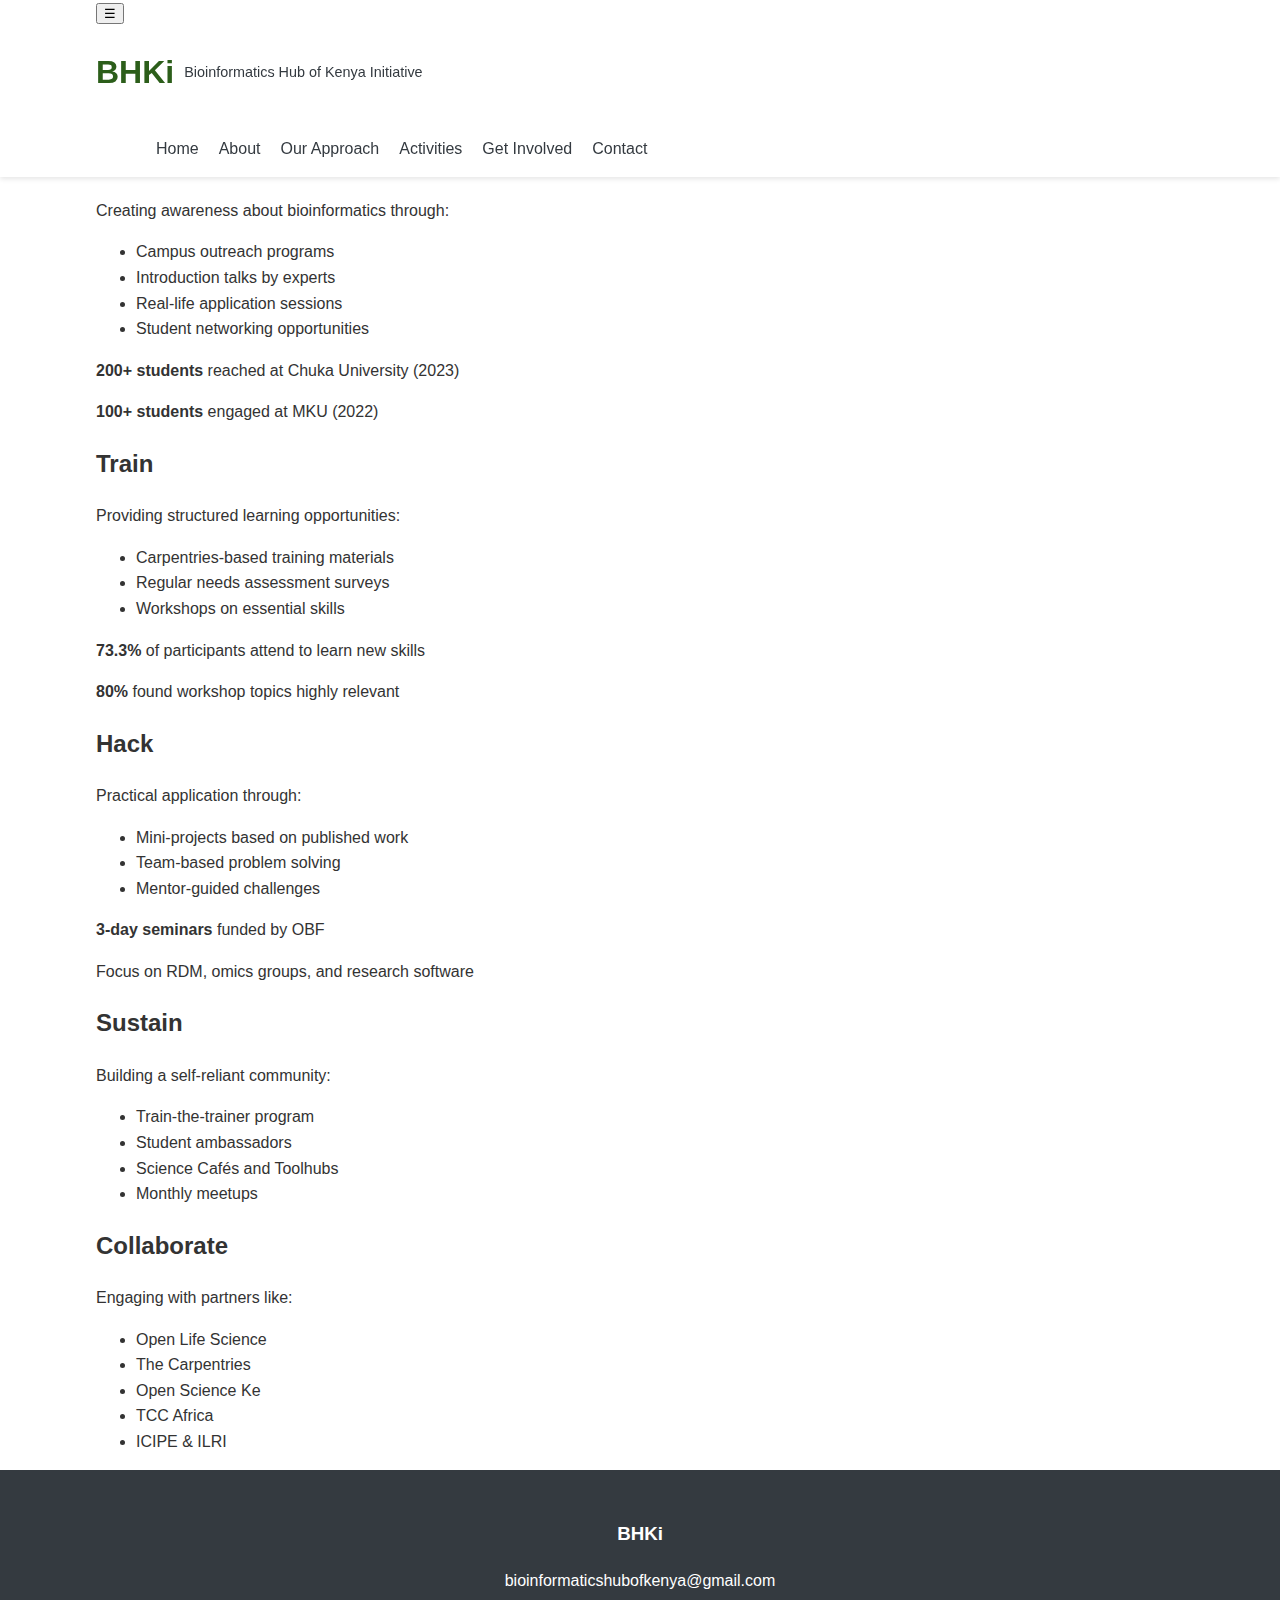
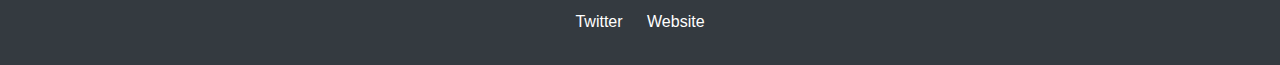
==== approach.html @ 50e4f2c9 "Create approach.html" ====
<!DOCTYPE html>
<html lang="en">
<head>
    <meta charset="UTF-8">
    <meta name="viewport" content="width=device-width, initial-scale=1.0">
    <title>Our Approach - BHKi</title>
    <link rel="stylesheet" href="css/style.css">
</head>
<body>
    <header>
        <div class="container">
            <div class="logo">
                <h1>BHKi</h1>
                <p>Bioinformatics Hub of Kenya Initiative</p>
            </div>
            <nav>
                <ul>
                    <li><a href="index.html">Home</a></li>
                    <li><a href="about.html">About</a></li>
                    <li><a href="approach.html" class="active">Our Approach</a></li>
                    <li><a href="activities.html">Activities</a></li>
                    <li><a href="get-involved.html">Get Involved</a></li>
                    <li><a href="contact.html">Contact</a></li>
                </ul>
            </nav>
        </div>
    </header>

    <section class="page-header">
        <div class="container">
            <h1>Our Approach</h1>
            <p>The Sensitize-Train-Hack-Sustain-Collaborate Framework</p>
        </div>
    </section>

    <section class="framework">
        <div class="container">
            <div class="framework-step">
                <h2>Sensitize</h2>
                <p>Creating awareness about bioinformatics through:</p>
                <ul>
                    <li>Campus outreach programs</li>
                    <li>Introduction talks by experts</li>
                    <li>Real-life application sessions</li>
                    <li>Student networking opportunities</li>
                </ul>
                <div class="stats">
                    <p><strong>200+ students</strong> reached at Chuka University (2023)</p>
                    <p><strong>100+ students</strong> engaged at MKU (2022)</p>
                </div>
            </div>

            <div class="framework-step">
                <h2>Train</h2>
                <p>Providing structured learning opportunities:</p>
                <ul>
                    <li>Carpentries-based training materials</li>
                    <li>Regular needs assessment surveys</li>
                    <li>Workshops on essential skills</li>
                </ul>
                <div class="stats">
                    <p><strong>73.3%</strong> of participants attend to learn new skills</p>
                    <p><strong>80%</strong> found workshop topics highly relevant</p>
                </div>
            </div>

            <div class="framework-step">
                <h2>Hack</h2>
                <p>Practical application through:</p>
                <ul>
                    <li>Mini-projects based on published work</li>
                    <li>Team-based problem solving</li>
                    <li>Mentor-guided challenges</li>
                </ul>
                <div class="stats">
                    <p><strong>3-day seminars</strong> funded by OBF</p>
                    <p>Focus on RDM, omics groups, and research software</p>
                </div>
            </div>

            <div class="framework-step">
                <h2>Sustain</h2>
                <p>Building a self-reliant community:</p>
                <ul>
                    <li>Train-the-trainer program</li>
                    <li>Student ambassadors</li>
                    <li>Science Cafés and Toolhubs</li>
                    <li>Monthly meetups</li>
                </ul>
            </div>

            <div class="framework-step">
                <h2>Collaborate</h2>
                <p>Engaging with partners like:</p>
                <ul>
                    <li>Open Life Science</li>
                    <li>The Carpentries</li>
                    <li>Open Science Ke</li>
                    <li>TCC Africa</li>
                    <li>ICIPE & ILRI</li>
                </ul>
            </div>
        </div>
    </section>

    <footer>
        <div class="container">
            <div class="footer-logo">
                <h3>BHKi</h3>
                <p>bioinformaticshubofkenya@gmail.com</p>
            </div>
            <div class="social-links">
                <a href="https://twitter.com/Bioinfohub_ke" target="_blank">Twitter</a>
                <a href="https://bhki.org" target="_blank">Website</a>
            </div>
        </div>
    </footer>

    <script src="js/main.js"></script>
</body>
</html>
---- css/style.css ----
/* Global Styles */
:root {
    --primary-color: #2c5e1a;
    --secondary-color: #4a8c2a;
    --accent-color: #6bbd46;
    --light-color: #f8f9fa;
    --dark-color: #343a40;
    --text-color: #333;
}

body {
    font-family: 'Segoe UI', Tahoma, Geneva, Verdana, sans-serif;
    line-height: 1.6;
    color: var(--text-color);
    margin: 0;
    padding: 0;
}

.container {
    width: 85%;
    max-width: 1200px;
    margin: 0 auto;
}

/* Header Styles */
header {
    background-color: white;
    box-shadow: 0 2px 5px rgba(0,0,0,0.1);
    position: fixed;
    width: 100%;
    top: 0;
    z-index: 1000;
}

.logo {
    display: flex;
    align-items: center;
}

.logo h1 {
    color: var(--primary-color);
    margin-right: 10px;
}

.logo p {
    color: var(--dark-color);
    font-size: 0.9rem;
}

nav ul {
    display: flex;
    list-style: none;
}

nav ul li {
    margin-left: 20px;
}

nav ul li a {
    text-decoration: none;
    color: var(--dark-color);
    font-weight: 500;
}

/* Hero Section */
.hero {
    background: linear-gradient(rgba(0,0,0,0.6), rgba(0,0,0,0.6)), url('../images/hero-bg.jpg');
    background-size: cover;
    background-position: center;
    color: white;
    text-align: center;
    padding: 150px 0 100px;
    margin-top: 60px;
}

.hero h2 {
    font-size: 2.5rem;
    margin-bottom: 30px;
}

.cta-buttons {
    display: flex;
    justify-content: center;
    gap: 20px;
}

.btn {
    padding: 12px 25px;
    border-radius: 5px;
    text-decoration: none;
    font-weight: bold;
    transition: all 0.3s ease;
}

.btn.primary {
    background-color: var(--accent-color);
    color: white;
}

.btn.secondary {
    background-color: transparent;
    color: white;
    border: 2px solid white;
}

.btn:hover {
    transform: translateY(-3px);
    box-shadow: 0 5px 15px rgba(0,0,0,0.2);
}

/* Highlights Section */
.highlights {
    padding: 60px 0;
    background-color: var(--light-color);
}

.highlights .container {
    display: flex;
    justify-content: space-around;
    flex-wrap: wrap;
}

.highlight-card {
    text-align: center;
    padding: 30px;
    background: white;
    border-radius: 8px;
    box-shadow: 0 5px 15px rgba(0,0,0,0.1);
    margin: 15px;
    flex: 1;
    min-width: 200px;
}

.highlight-card h3 {
    color: var(--primary-color);
    font-size: 2rem;
    margin-bottom: 10px;
}

/* Events Section */
.upcoming-events {
    padding: 60px 0;
    background-color: white;
}

.upcoming-events h2 {
    text-align: center;
    margin-bottom: 40px;
    color: var(--primary-color);
}

.event-card {
    background-color: var(--light-color);
    padding: 30px;
    border-radius: 8px;
    max-width: 800px;
    margin: 0 auto;
}

.event-card h3 {
    color: var(--secondary-color);
    margin-bottom: 15px;
}

.btn.small {
    padding: 8px 15px;
    display: inline-block;
    margin-top: 15px;
}

/* Footer */
footer {
    background-color: var(--dark-color);
    color: white;
    padding: 30px 0;
    text-align: center;
}

.social-links a {
    color: white;
    margin: 0 10px;
    text-decoration: none;
}

.social-links a:hover {
    color: var(--accent-color);
}
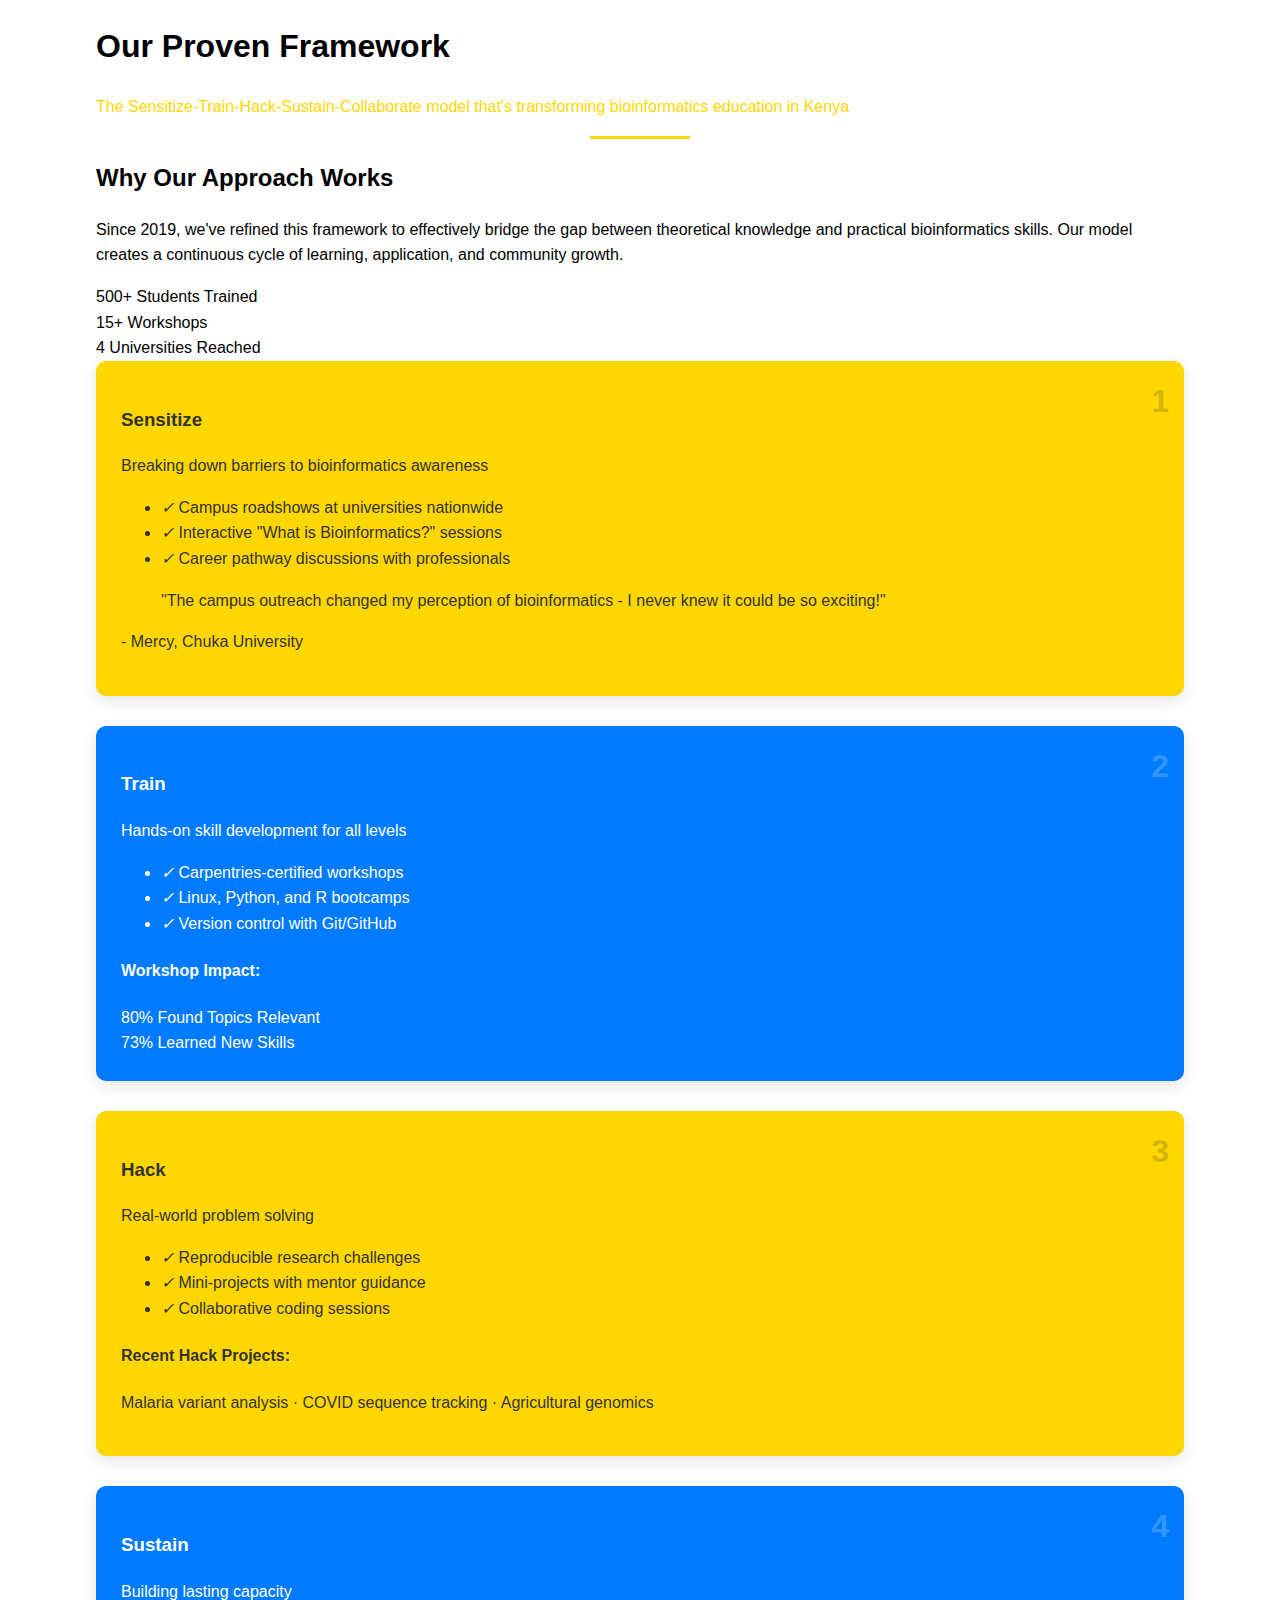
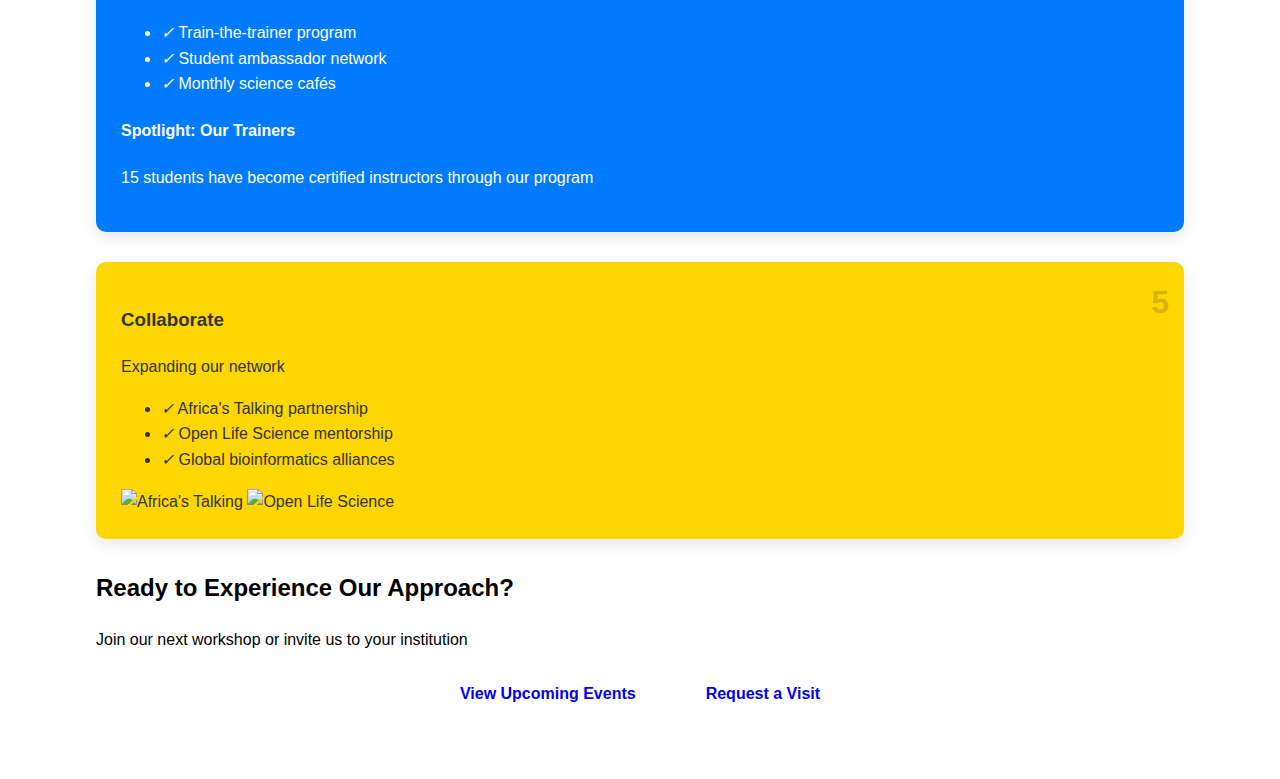
==== commit 6271f664: "Update approach.html" ====
--- a/approach.html
+++ b/approach.html
@@ -5,115 +5,156 @@
     <meta name="viewport" content="width=device-width, initial-scale=1.0">
     <title>Our Approach - BHKi</title>
     <link rel="stylesheet" href="css/style.css">
+    <link rel="stylesheet" href="css/responsive.css">
 </head>
 <body>
     <header>
-        <div class="container">
-            <div class="logo">
-                <h1>BHKi</h1>
-                <p>Bioinformatics Hub of Kenya Initiative</p>
-            </div>
-            <nav>
-                <ul>
-                    <li><a href="index.html">Home</a></li>
-                    <li><a href="about.html">About</a></li>
-                    <li><a href="approach.html" class="active">Our Approach</a></li>
-                    <li><a href="activities.html">Activities</a></li>
-                    <li><a href="get-involved.html">Get Involved</a></li>
-                    <li><a href="contact.html">Contact</a></li>
-                </ul>
-            </nav>
-        </div>
+        <!-- Header content same as before -->
     </header>
 
-    <section class="page-header">
+    <section class="page-header approach-header">
         <div class="container">
-            <h1>Our Approach</h1>
-            <p>The Sensitize-Train-Hack-Sustain-Collaborate Framework</p>
+            <h1>Our Proven Framework</h1>
+            <p class="gold-text">The Sensitize-Train-Hack-Sustain-Collaborate model that's transforming bioinformatics education in Kenya</p>
+            <div class="gold-divider"></div>
         </div>
     </section>
 
-    <section class="framework">
+    <section class="framework-intro">
         <div class="container">
-            <div class="framework-step">
-                <h2>Sensitize</h2>
-                <p>Creating awareness about bioinformatics through:</p>
-                <ul>
-                    <li>Campus outreach programs</li>
-                    <li>Introduction talks by experts</li>
-                    <li>Real-life application sessions</li>
-                    <li>Student networking opportunities</li>
-                </ul>
-                <div class="stats">
-                    <p><strong>200+ students</strong> reached at Chuka University (2023)</p>
-                    <p><strong>100+ students</strong> engaged at MKU (2022)</p>
+            <div class="intro-card">
+                <h2>Why Our Approach Works</h2>
+                <p>Since 2019, we've refined this framework to effectively bridge the gap between theoretical knowledge and practical bioinformatics skills. Our model creates a continuous cycle of learning, application, and community growth.</p>
+                <div class="impact-stats">
+                    <div class="stat">
+                        <span class="number">500+</span>
+                        <span class="label">Students Trained</span>
+                    </div>
+                    <div class="stat">
+                        <span class="number">15+</span>
+                        <span class="label">Workshops</span>
+                    </div>
+                    <div class="stat">
+                        <span class="number">4</span>
+                        <span class="label">Universities Reached</span>
+                    </div>
+                </div>
+            </div>
+        </div>
+    </section>
+
+    <section class="framework-steps">
+        <div class="container">
+            <!-- Sensitize -->
+            <div class="step-card gold-bg">
+                <div class="step-number">1</div>
+                <h3>Sensitize</h3>
+                <p>Breaking down barriers to bioinformatics awareness</p>
+                <div class="step-details">
+                    <ul>
+                        <li><i class="icon">✓</i> Campus roadshows at universities nationwide</li>
+                        <li><i class="icon">✓</i> Interactive "What is Bioinformatics?" sessions</li>
+                        <li><i class="icon">✓</i> Career pathway discussions with professionals</li>
+                    </ul>
+                    <div class="testimonial">
+                        <blockquote>"The campus outreach changed my perception of bioinformatics - I never knew it could be so exciting!"</blockquote>
+                        <p>- Mercy, Chuka University</p>
+                    </div>
                 </div>
             </div>
 
-            <div class="framework-step">
-                <h2>Train</h2>
-                <p>Providing structured learning opportunities:</p>
-                <ul>
-                    <li>Carpentries-based training materials</li>
-                    <li>Regular needs assessment surveys</li>
-                    <li>Workshops on essential skills</li>
-                </ul>
-                <div class="stats">
-                    <p><strong>73.3%</strong> of participants attend to learn new skills</p>
-                    <p><strong>80%</strong> found workshop topics highly relevant</p>
+            <!-- Train -->
+            <div class="step-card blue-bg">
+                <div class="step-number">2</div>
+                <h3>Train</h3>
+                <p>Hands-on skill development for all levels</p>
+                <div class="step-details">
+                    <ul>
+                        <li><i class="icon">✓</i> Carpentries-certified workshops</li>
+                        <li><i class="icon">✓</i> Linux, Python, and R bootcamps</li>
+                        <li><i class="icon">✓</i> Version control with Git/GitHub</li>
+                    </ul>
+                    <div class="skill-meter">
+                        <h4>Workshop Impact:</h4>
+                        <div class="meter">
+                            <div class="meter-fill" style="width: 80%">80% Found Topics Relevant</div>
+                        </div>
+                        <div class="meter">
+                            <div class="meter-fill" style="width: 73%">73% Learned New Skills</div>
+                        </div>
+                    </div>
                 </div>
             </div>
 
-            <div class="framework-step">
-                <h2>Hack</h2>
-                <p>Practical application through:</p>
-                <ul>
-                    <li>Mini-projects based on published work</li>
-                    <li>Team-based problem solving</li>
-                    <li>Mentor-guided challenges</li>
-                </ul>
-                <div class="stats">
-                    <p><strong>3-day seminars</strong> funded by OBF</p>
-                    <p>Focus on RDM, omics groups, and research software</p>
+            <!-- Hack -->
+            <div class="step-card gold-bg">
+                <div class="step-number">3</div>
+                <h3>Hack</h3>
+                <p>Real-world problem solving</p>
+                <div class="step-details">
+                    <ul>
+                        <li><i class="icon">✓</i> Reproducible research challenges</li>
+                        <li><i class="icon">✓</i> Mini-projects with mentor guidance</li>
+                        <li><i class="icon">✓</i> Collaborative coding sessions</li>
+                    </ul>
+                    <div class="project-showcase">
+                        <h4>Recent Hack Projects:</h4>
+                        <p>Malaria variant analysis · COVID sequence tracking · Agricultural genomics</p>
+                    </div>
                 </div>
             </div>
 
-            <div class="framework-step">
-                <h2>Sustain</h2>
-                <p>Building a self-reliant community:</p>
-                <ul>
-                    <li>Train-the-trainer program</li>
-                    <li>Student ambassadors</li>
-                    <li>Science Cafés and Toolhubs</li>
-                    <li>Monthly meetups</li>
-                </ul>
+            <!-- Sustain -->
+            <div class="step-card blue-bg">
+                <div class="step-number">4</div>
+                <h3>Sustain</h3>
+                <p>Building lasting capacity</p>
+                <div class="step-details">
+                    <ul>
+                        <li><i class="icon">✓</i> Train-the-trainer program</li>
+                        <li><i class="icon">✓</i> Student ambassador network</li>
+                        <li><i class="icon">✓</i> Monthly science cafés</li>
+                    </ul>
+                    <div class="leader-spotlight">
+                        <h4>Spotlight: Our Trainers</h4>
+                        <p>15 students have become certified instructors through our program</p>
+                    </div>
+                </div>
             </div>
 
-            <div class="framework-step">
-                <h2>Collaborate</h2>
-                <p>Engaging with partners like:</p>
-                <ul>
-                    <li>Open Life Science</li>
-                    <li>The Carpentries</li>
-                    <li>Open Science Ke</li>
-                    <li>TCC Africa</li>
-                    <li>ICIPE & ILRI</li>
-                </ul>
+            <!-- Collaborate -->
+            <div class="step-card gold-bg">
+                <div class="step-number">5</div>
+                <h3>Collaborate</h3>
+                <p>Expanding our network</p>
+                <div class="step-details">
+                    <ul>
+                        <li><i class="icon">✓</i> Africa's Talking partnership</li>
+                        <li><i class="icon">✓</i> Open Life Science mentorship</li>
+                        <li><i class="icon">✓</i> Global bioinformatics alliances</li>
+                    </ul>
+                    <div class="partner-logos">
+                        <img src="images/partners/africas-talking.png" alt="Africa's Talking">
+                        <img src="images/partners/open-life-science.png" alt="Open Life Science">
+                    </div>
+                </div>
+            </div>
+        </div>
+    </section>
+
+    <section class="framework-cta">
+        <div class="container">
+            <h2>Ready to Experience Our Approach?</h2>
+            <p>Join our next workshop or invite us to your institution</p>
+            <div class="cta-buttons">
+                <a href="activities.html" class="btn gold-btn">View Upcoming Events</a>
+                <a href="contact.html" class="btn blue-btn">Request a Visit</a>
             </div>
         </div>
     </section>
 
     <footer>
-        <div class="container">
-            <div class="footer-logo">
-                <h3>BHKi</h3>
-                <p>bioinformaticshubofkenya@gmail.com</p>
-            </div>
-            <div class="social-links">
-                <a href="https://twitter.com/Bioinfohub_ke" target="_blank">Twitter</a>
-                <a href="https://bhki.org" target="_blank">Website</a>
-            </div>
-        </div>
+        <!-- Footer content same as before -->
     </footer>
 
     <script src="js/main.js"></script>
--- a/css/style.css
+++ b/css/style.css
@@ -1,11 +1,13 @@
 /* Global Styles */
 :root {
-    --primary-color: #2c5e1a;
-    --secondary-color: #4a8c2a;
-    --accent-color: #6bbd46;
-    --light-color: #f8f9fa;
-    --dark-color: #343a40;
-    --text-color: #333;
+    --primary-blue: #0056b3;       /* Deep blue */
+    --secondary-blue: #007bff;     /* Vibrant blue */
+    --accent-gold: #FFD700;        /* Gold */
+    --light-gold: #FFF3B0;         /* Light gold */
+    --dark-blue: #003366;          /* Navy blue */
+    --light-blue: #E6F2FF;         /* Light blue background */
+    --text-dark: #333;
+    --text-light: #fff;
 }
 
 body {
@@ -185,3 +187,101 @@
 .social-links a:hover {
     color: var(--accent-color);
 }
+
+/* New styles for enhanced pages */
+
+/* Gold and blue theme elements */
+.gold-text { color: var(--accent-gold); }
+.blue-text { color: var(--secondary-blue); }
+.gold-bg { background-color: var(--accent-gold); color: var(--text-dark); }
+.blue-bg { background-color: var(--secondary-blue); color: var(--text-light); }
+.light-blue-bg { background-color: var(--light-blue); }
+
+/* Divider */
+.gold-divider {
+    height: 3px;
+    width: 100px;
+    background: var(--accent-gold);
+    margin: 15px auto;
+}
+
+/* Step cards */
+.step-card {
+    border-radius: 10px;
+    padding: 25px;
+    margin-bottom: 30px;
+    box-shadow: 0 5px 15px rgba(0,0,0,0.1);
+    position: relative;
+    overflow: hidden;
+}
+
+.step-number {
+    position: absolute;
+    top: 15px;
+    right: 15px;
+    font-size: 2rem;
+    font-weight: bold;
+    opacity: 0.2;
+}
+
+/* Involvement cards */
+.opportunity-card, .engagement-card, .mentor-card {
+    background: white;
+    border-radius: 8px;
+    padding: 20px;
+    box-shadow: 0 3px 10px rgba(0,0,0,0.1);
+    transition: transform 0.3s ease;
+}
+
+.opportunity-card:hover, .engagement-card:hover, .mentor-card:hover {
+    transform: translateY(-5px);
+}
+
+.icon-box {
+    width: 60px;
+    height: 60px;
+    border-radius: 50%;
+    display: flex;
+    align-items: center;
+    justify-content: center;
+    font-size: 1.5rem;
+    margin-bottom: 15px;
+}
+
+/* Funding table */
+.funding-table {
+    overflow-x: auto;
+    margin: 20px 0;
+}
+
+.funding-table table {
+    width: 100%;
+    border-collapse: collapse;
+}
+
+.funding-table th, .funding-table td {
+    padding: 12px;
+    text-align: left;
+    border-bottom: 1px solid #ddd;
+}
+
+.funding-table th {
+    background-color: var(--primary-blue);
+    color: white;
+}
+
+.funding-table tr.total {
+    font-weight: bold;
+    background-color: var(--light-blue);
+}
+
+/* Responsive adjustments */
+@media (max-width: 768px) {
+    .step-card {
+        padding: 20px 15px;
+    }
+    
+    .funding-table table {
+        font-size: 0.9rem;
+    }
+}
--- a/css/responsive.css
+++ b/css/responsive.css
@@ -0,0 +1,99 @@
+/* Mobile First Responsive Design */
+@media (max-width: 768px) {
+    /* General Styles */
+    .container {
+        width: 95%;
+    }
+    
+    /* Header */
+    header .container {
+        flex-direction: column;
+        padding: 10px 0;
+    }
+    
+    .logo {
+        margin-bottom: 10px;
+        justify-content: center;
+    }
+    
+    nav ul {
+        flex-direction: column;
+        align-items: center;
+        padding: 0;
+    }
+    
+    nav ul li {
+        margin: 5px 0;
+    }
+    
+    /* Hero Section */
+    .hero {
+        padding: 100px 0 60px;
+    }
+    
+    .hero h2 {
+        font-size: 1.8rem;
+    }
+    
+    .cta-buttons {
+        flex-direction: column;
+        gap: 10px;
+    }
+    
+    /* Highlights */
+    .highlights .container {
+        flex-direction: column;
+    }
+    
+    .highlight-card {
+        margin: 10px 0;
+    }
+    
+    /* Framework Steps */
+    .framework-step {
+        margin-bottom: 30px;
+    }
+    
+    /* Activities Grid */
+    .activity-grid {
+        grid-template-columns: 1fr;
+    }
+    
+    /* Team Grid */
+    .team-grid {
+        grid-template-columns: 1fr;
+    }
+    
+    /* Forms */
+    .contact-form {
+        padding: 20px;
+    }
+    
+    /* Footer */
+    footer .container {
+        flex-direction: column;
+    }
+    
+    .social-links {
+        margin-top: 15px;
+    }
+}
+
+@media (min-width: 769px) and (max-width: 1024px) {
+    /* Tablet Styles */
+    .container {
+        width: 90%;
+    }
+    
+    .framework-step {
+        flex: 0 0 48%;
+    }
+    
+    .activity-grid {
+        grid-template-columns: repeat(2, 1fr);
+    }
+    
+    .team-grid {
+        grid-template-columns: repeat(2, 1fr);
+    }
+}
